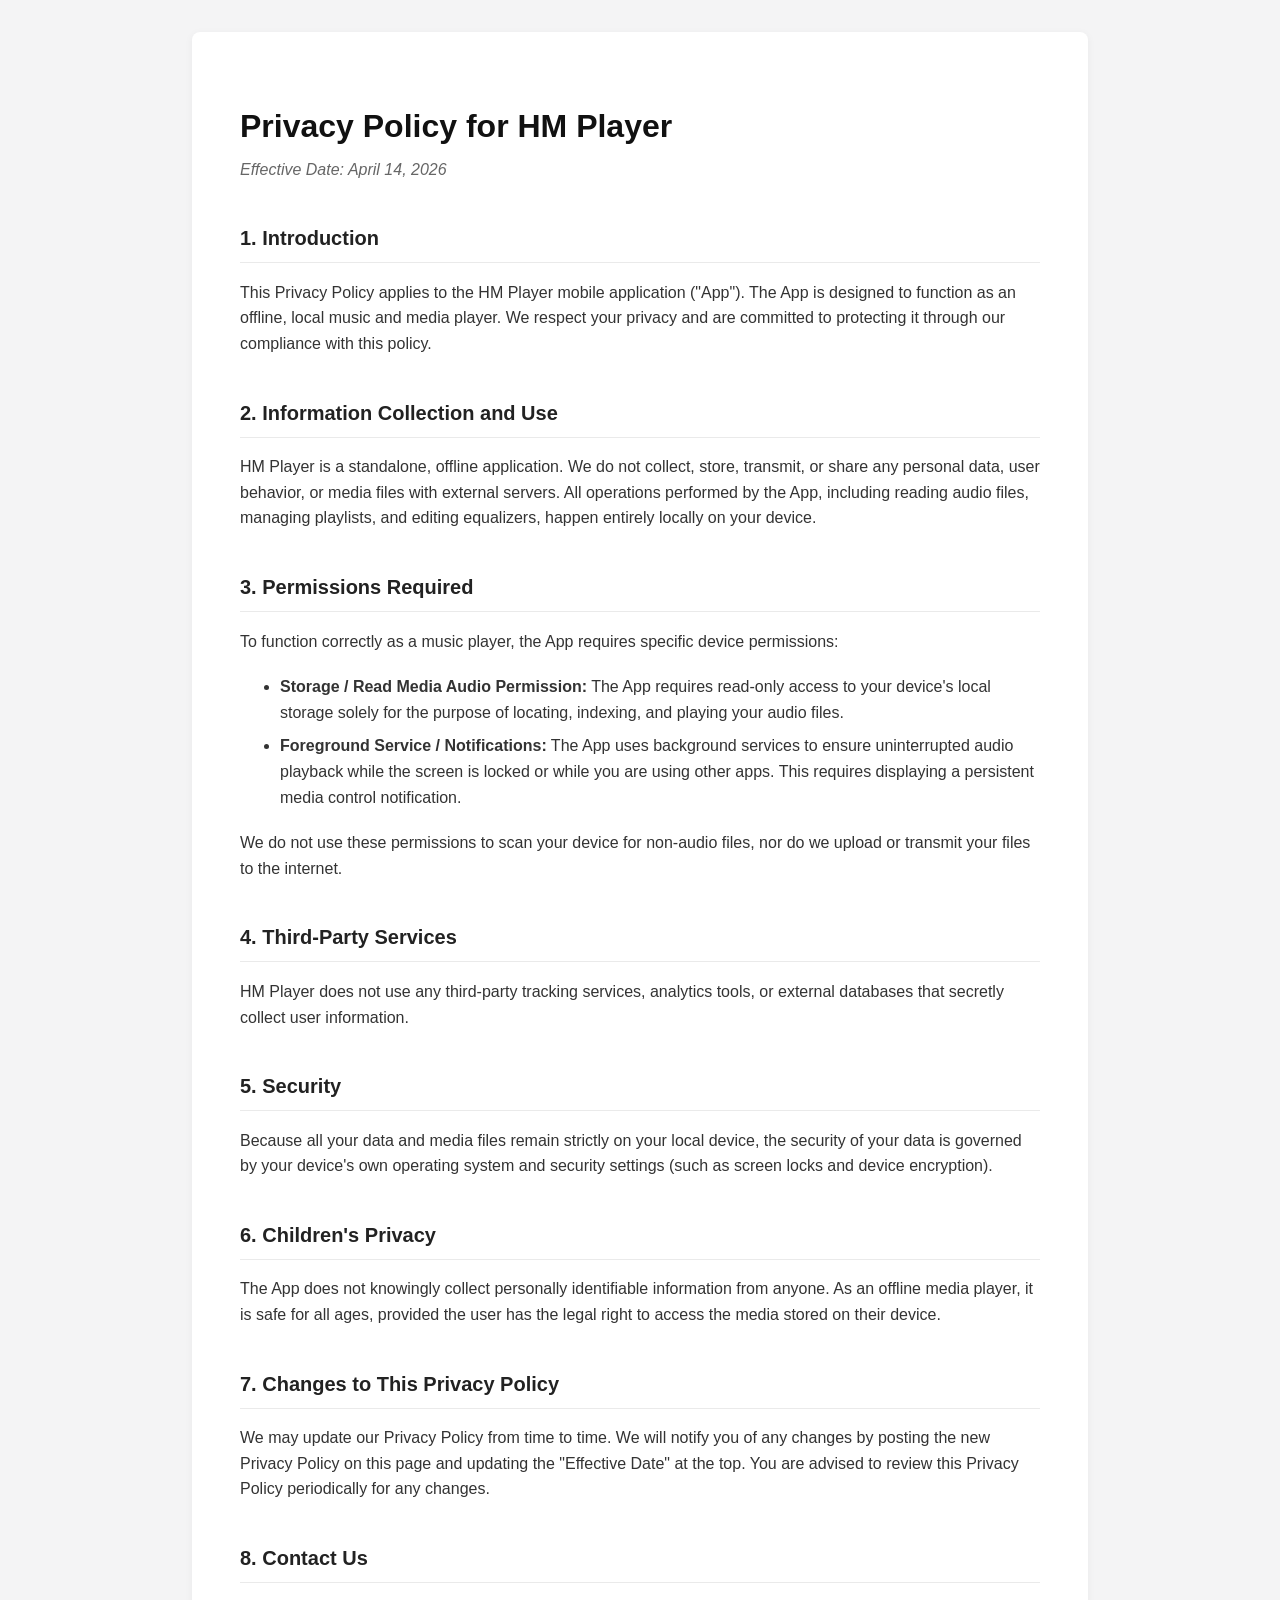
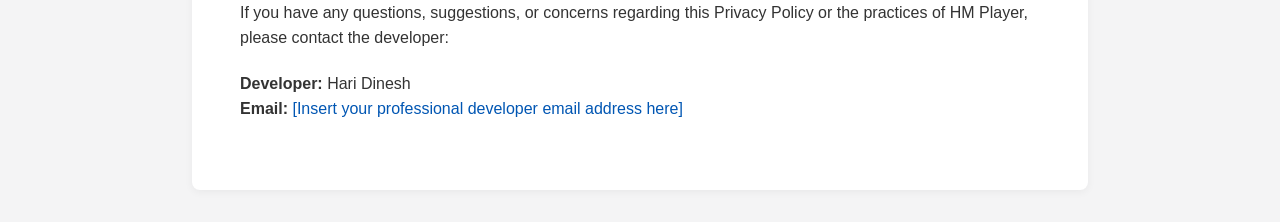
==== privacy.html @ a5fd50d0 "feat: add privacy policy page for HM Player application" ====
<!DOCTYPE html>
<html lang="en">

<head>
    <meta charset="UTF-8">
    <meta name="viewport" content="width=device-width, initial-scale=1.0">
    <title>Privacy Policy - HM Player</title>
    <style>
        body {
            font-family: -apple-system, BlinkMacSystemFont, "Segoe UI", Roboto, Helvetica, Arial, sans-serif;
            line-height: 1.6;
            color: #333;
            background-color: #f4f4f5;
            margin: 0;
            padding: 2rem 1rem;
        }

        .container {
            max-width: 800px;
            margin: 0 auto;
            background: #ffffff;
            padding: 3rem;
            border-radius: 8px;
            box-shadow: 0 2px 8px rgba(0, 0, 0, 0.05);
        }

        h1 {
            color: #111;
            font-size: 2rem;
            margin-bottom: 0.25rem;
        }

        h2 {
            color: #222;
            font-size: 1.25rem;
            margin-top: 2.5rem;
            border-bottom: 1px solid #eaeaea;
            padding-bottom: 0.5rem;
        }

        .effective-date {
            color: #666;
            font-style: italic;
            margin-bottom: 2.5rem;
            display: block;
        }

        p,
        ul {
            margin-bottom: 1.25rem;
        }

        li {
            margin-bottom: 0.5rem;
        }

        a {
            color: #0056b3;
            text-decoration: none;
        }

        a:hover {
            text-decoration: underline;
        }

        @media (max-width: 600px) {
            body {
                padding: 1rem 0.5rem;
            }

            .container {
                padding: 1.5rem;
            }

            h1 {
                font-size: 1.75rem;
            }
        }
    </style>
</head>

<body>

    <div class="container">
        <h1>Privacy Policy for HM Player</h1>
        <span class="effective-date">Effective Date: April 14, 2026</span>

        <h2>1. Introduction</h2>
        <p>This Privacy Policy applies to the HM Player mobile application ("App"). The App is designed to function as
            an offline, local music and media player. We respect your privacy and are committed to protecting it through
            our compliance with this policy.</p>

        <h2>2. Information Collection and Use</h2>
        <p>HM Player is a standalone, offline application. We do not collect, store, transmit, or share any personal
            data, user behavior, or media files with external servers. All operations performed by the App, including
            reading audio files, managing playlists, and editing equalizers, happen entirely locally on your device.</p>

        <h2>3. Permissions Required</h2>
        <p>To function correctly as a music player, the App requires specific device permissions:</p>
        <ul>
            <li><strong>Storage / Read Media Audio Permission:</strong> The App requires read-only access to your
                device's local storage solely for the purpose of locating, indexing, and playing your audio files.</li>
            <li><strong>Foreground Service / Notifications:</strong> The App uses background services to ensure
                uninterrupted audio playback while the screen is locked or while you are using other apps. This requires
                displaying a persistent media control notification.</li>
        </ul>
        <p>We do not use these permissions to scan your device for non-audio files, nor do we upload or transmit your
            files to the internet.</p>

        <h2>4. Third-Party Services</h2>
        <p>HM Player does not use any third-party tracking services, analytics tools, or external databases that
            secretly collect user information.</p>

        <h2>5. Security</h2>
        <p>Because all your data and media files remain strictly on your local device, the security of your data is
            governed by your device's own operating system and security settings (such as screen locks and device
            encryption).</p>

        <h2>6. Children's Privacy</h2>
        <p>The App does not knowingly collect personally identifiable information from anyone. As an offline media
            player, it is safe for all ages, provided the user has the legal right to access the media stored on their
            device.</p>

        <h2>7. Changes to This Privacy Policy</h2>
        <p>We may update our Privacy Policy from time to time. We will notify you of any changes by posting the new
            Privacy Policy on this page and updating the "Effective Date" at the top. You are advised to review this
            Privacy Policy periodically for any changes.</p>

        <h2>8. Contact Us</h2>
        <p>If you have any questions, suggestions, or concerns regarding this Privacy Policy or the practices of HM
            Player, please contact the developer:</p>
        <p>
            <strong>Developer:</strong> Hari Dinesh<br>
            <strong>Email:</strong> <a href="mailto:[Insert your professional developer email address here]">[Insert
                your professional developer email address here]</a>
        </p>
    </div>

</body>

</html>
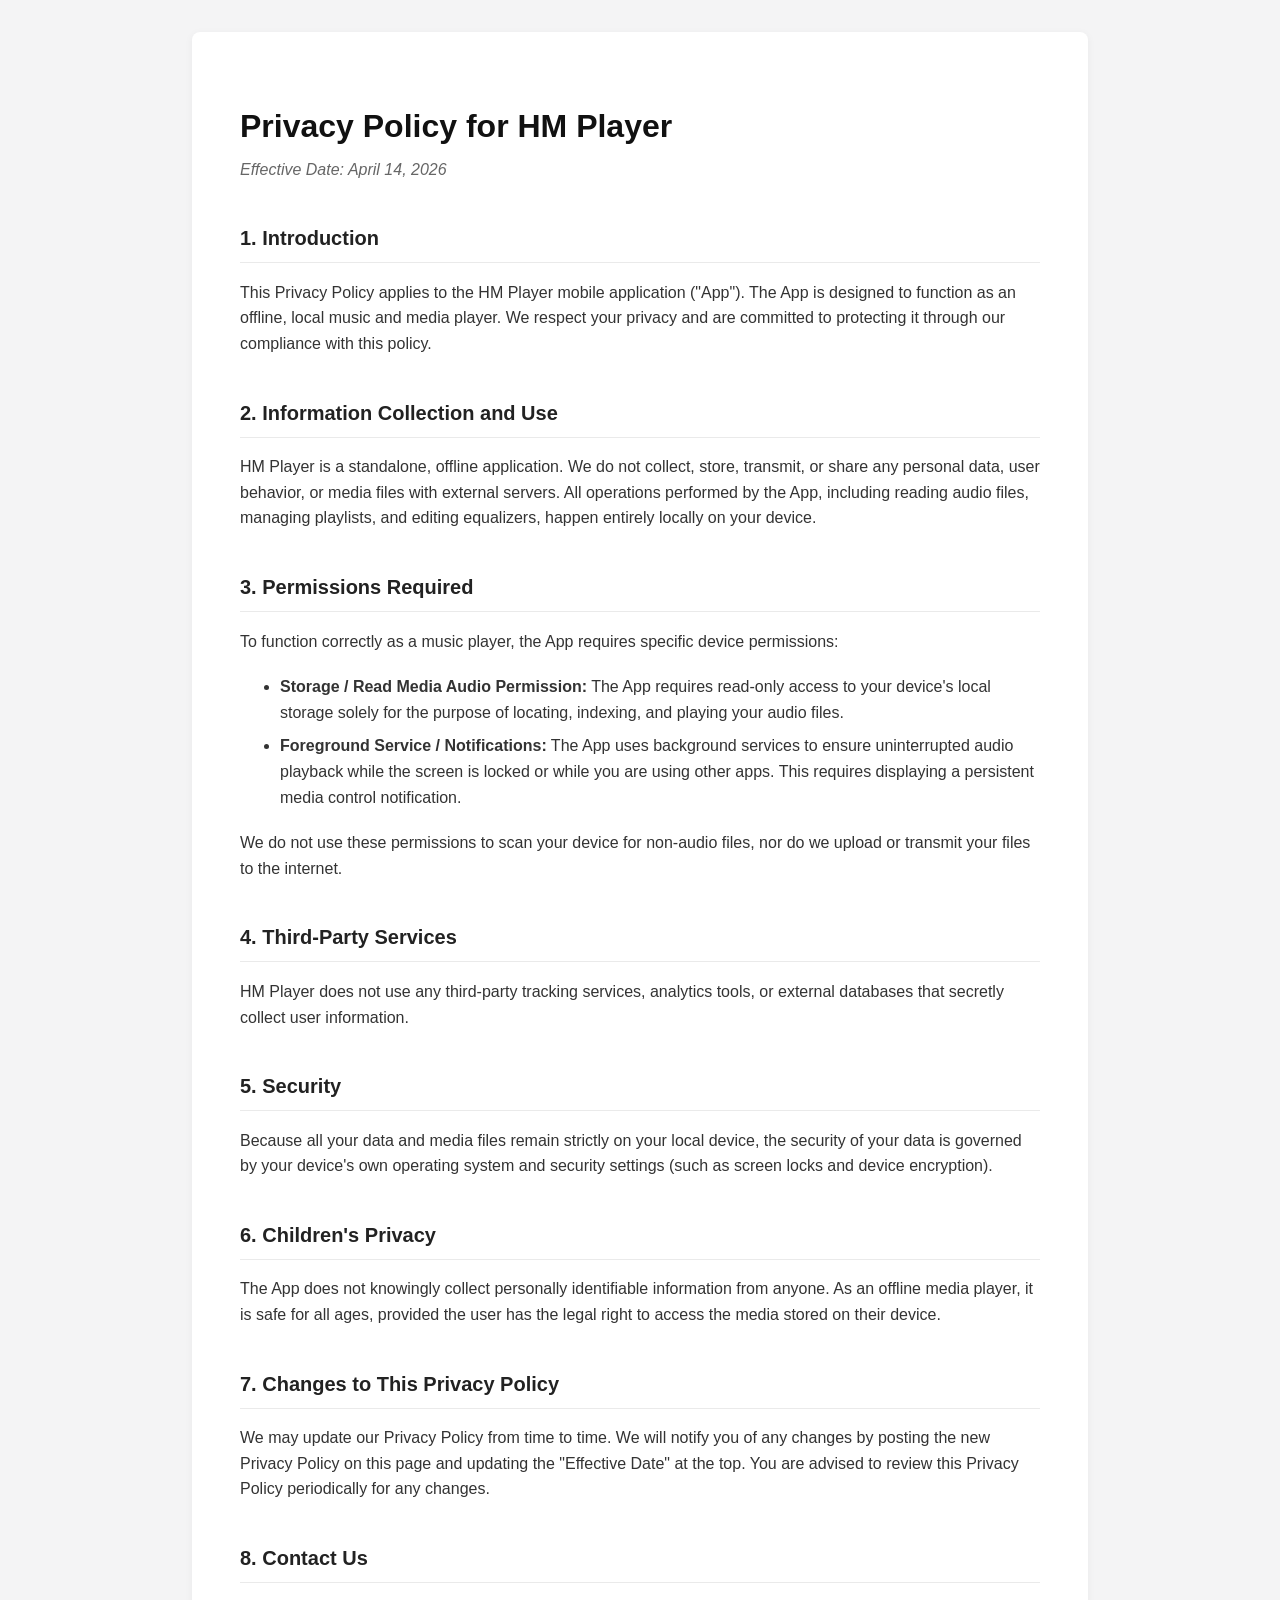
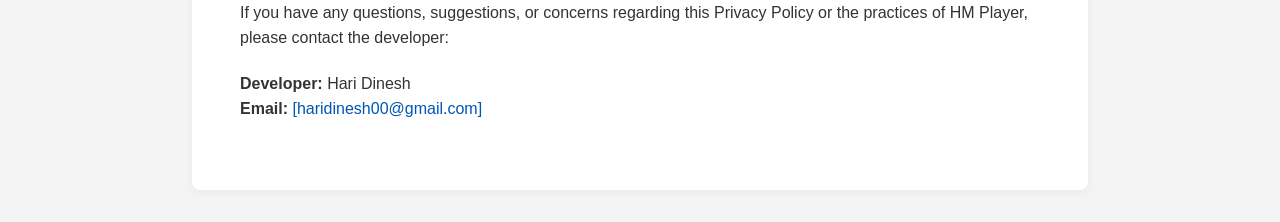
==== commit 1e49b5f0: "fix: update developer email address in privacy policy" ====
--- a/privacy.html
+++ b/privacy.html
@@ -131,8 +131,7 @@
             Player, please contact the developer:</p>
         <p>
             <strong>Developer:</strong> Hari Dinesh<br>
-            <strong>Email:</strong> <a href="mailto:[Insert your professional developer email address here]">[Insert
-                your professional developer email address here]</a>
+            <strong>Email:</strong> <a href="mailto:[haridinesh00@gmail.com]">[haridinesh00@gmail.com]</a>
         </p>
     </div>
 
